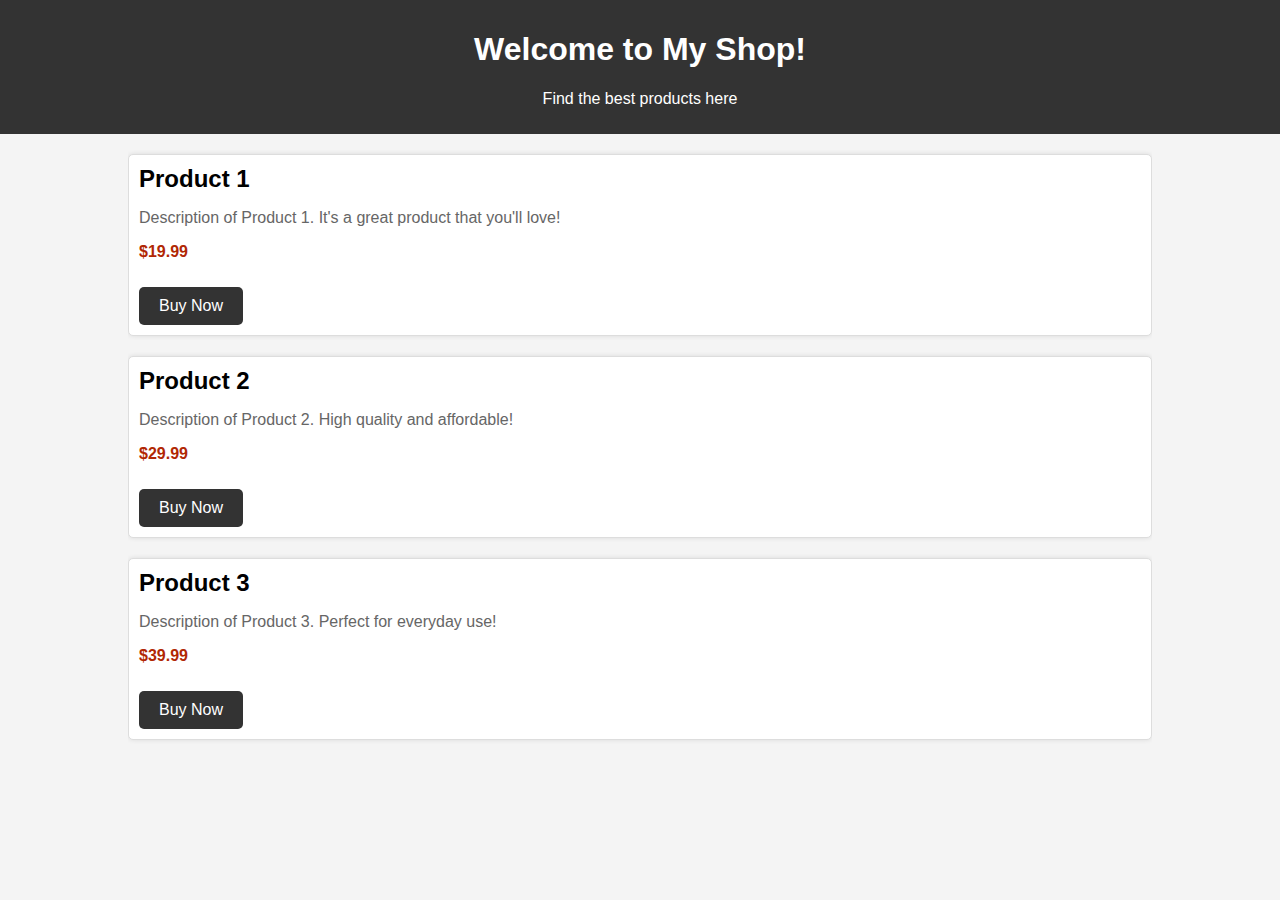
==== index.html @ 664d5dc4 "Update and rename home.html to index.html" ====
<!DOCTYPE html>
<html>
<head>
    <title>Shop - Welcome To My Website!</title>
    <style>
        body {
            font-family: Arial, sans-serif;
            margin: 0;
            padding: 0;
            background-color: #f4f4f4;
        }
        header {
            background: #333;
            color: #fff;
            padding: 10px 0;
            text-align: center;
        }
        .container {
            width: 80%;
            margin: auto;
            overflow: hidden;
        }
        .product {
            background: #fff;
            margin: 20px 0;
            padding: 10px;
            border: 1px solid #ddd;
            border-radius: 5px;
            box-shadow: 0 0 5px rgba(0,0,0,0.1);
        }
        .product h2 {
            margin: 0;
            font-size: 1.5em;
        }
        .product p {
            color: #666;
        }
        .product .price {
            color: #b12704;
            font-weight: bold;
        }
        .button {
            display: inline-block;
            padding: 10px 20px;
            margin-top: 10px;
            background: #333;
            color: #fff;
            text-decoration: none;
            border-radius: 5px;
            transition: background 0.3s ease;
        }
        .button:hover {
            background: #555;
        }
    </style>
</head>

<body>
    <header>
        <h1>Welcome to My Shop!</h1>
        <p>Find the best products here</p>
    </header>

    <div class="container">
        <div class="product">
            <h2>Product 1</h2>
            <p>Description of Product 1. It's a great product that you'll love!</p>
            <p class="price">$19.99</p>
            <a href="#" class="button">Buy Now</a>
        </div>

        <div class="product">
            <h2>Product 2</h2>
            <p>Description of Product 2. High quality and affordable!</p>
            <p class="price">$29.99</p>
            <a href="#" class="button">Buy Now</a>
        </div>

        <div class="product">
            <h2>Product 3</h2>
            <p>Description of Product 3. Perfect for everyday use!</p>
            <p class="price">$39.99</p>
            <a href="#" class="button">Buy Now</a>
        </div>
    </div>
</body>

</html>
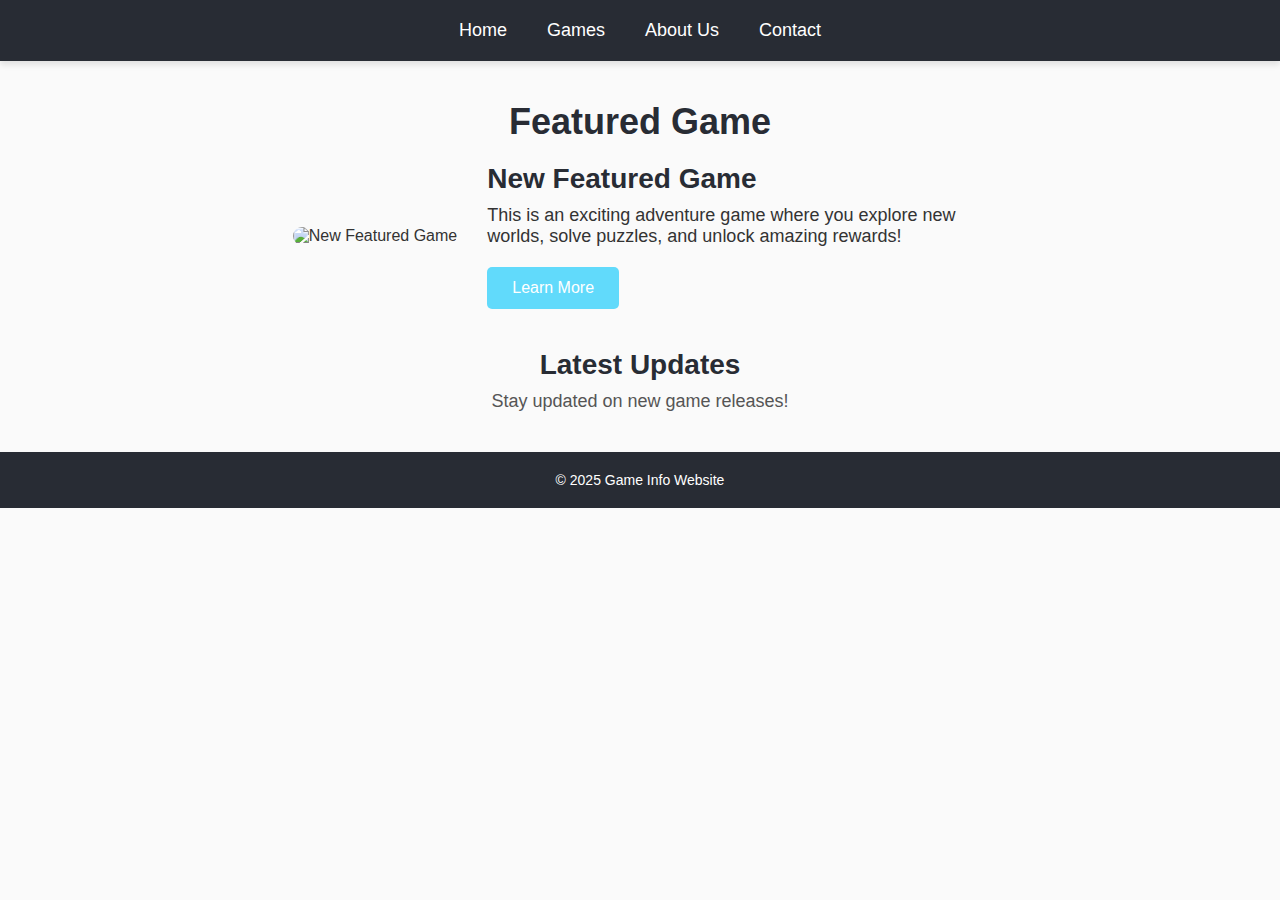
==== commit 1dee9eba: "hi" ====
--- a/index.html
+++ b/index.html
@@ -1,88 +1,48 @@
 <!DOCTYPE html>
-<html>
+<html lang="en">
 <head>
-    <title>Shop - Welcome To My Website!</title>
-    <style>
-        body {
-            font-family: Arial, sans-serif;
-            margin: 0;
-            padding: 0;
-            background-color: #f4f4f4;
-        }
-        header {
-            background: #333;
-            color: #fff;
-            padding: 10px 0;
-            text-align: center;
-        }
-        .container {
-            width: 80%;
-            margin: auto;
-            overflow: hidden;
-        }
-        .product {
-            background: #fff;
-            margin: 20px 0;
-            padding: 10px;
-            border: 1px solid #ddd;
-            border-radius: 5px;
-            box-shadow: 0 0 5px rgba(0,0,0,0.1);
-        }
-        .product h2 {
-            margin: 0;
-            font-size: 1.5em;
-        }
-        .product p {
-            color: #666;
-        }
-        .product .price {
-            color: #b12704;
-            font-weight: bold;
-        }
-        .button {
-            display: inline-block;
-            padding: 10px 20px;
-            margin-top: 10px;
-            background: #333;
-            color: #fff;
-            text-decoration: none;
-            border-radius: 5px;
-            transition: background 0.3s ease;
-        }
-        .button:hover {
-            background: #555;
-        }
-    </style>
+    <meta charset="UTF-8">
+    <meta name="viewport" content="width=device-width, initial-scale=1.0">
+    <title>Game Info Website</title>
+    <link rel="stylesheet" href="styles.css">
 </head>
+<body>
+<header>
+    <nav>
+        <ul>
+            <li><a href="index.html">Home</a></li>
+            <li><a href="games.html">Games</a></li>
+            <li><a href="about.html">About Us</a></li>
+            <li><a href="contact.html">Contact</a></li>
+        </ul>
+    </nav>
+</header>
 
-<body>
-    <header>
-        <h1>Welcome to My Shop!</h1>
-        <p>Find the best products here</p>
-    </header>
+<main>
+    <section class="featured">
+        <h1>Featured Game</h1>
+        <div class="game-feature">
+            <!-- Featured Game Image -->
+            <img src="new-game-image.jpg" alt="New Featured Game">
+            <div class="game-info">
+                <!-- Featured Game Title -->
+                <h2>New Featured Game</h2>
+                <!-- Featured Game Description -->
+                <p>This is an exciting adventure game where you explore new worlds, solve puzzles, and unlock amazing rewards!</p>
+                <!-- Link to Game Detail Page -->
+                <a href="new-game-detail.html" class="btn">Learn More</a>
+            </div>
+        </div>
+    </section>
 
-    <div class="container">
-        <div class="product">
-            <h2>Product 1</h2>
-            <p>Description of Product 1. It's a great product that you'll love!</p>
-            <p class="price">$19.99</p>
-            <a href="#" class="button">Buy Now</a>
-        </div>
+    <section class="latest-updates">
+        <h2>Latest Updates</h2>
+        <p>Stay updated on new game releases!</p>
+    </section>
+</main>
 
-        <div class="product">
-            <h2>Product 2</h2>
-            <p>Description of Product 2. High quality and affordable!</p>
-            <p class="price">$29.99</p>
-            <a href="#" class="button">Buy Now</a>
-        </div>
-
-        <div class="product">
-            <h2>Product 3</h2>
-            <p>Description of Product 3. Perfect for everyday use!</p>
-            <p class="price">$39.99</p>
-            <a href="#" class="button">Buy Now</a>
-        </div>
-    </div>
+<footer>
+    <p>&copy; 2025 Game Info Website</p>
+</footer>
 </body>
-
 </html>
--- a/styles.css
+++ b/styles.css
@@ -0,0 +1,136 @@
+/* Reset some default styles */
+* {
+    margin: 0;
+    padding: 0;
+    box-sizing: border-box;
+}
+
+/* Body */
+body {
+    font-family: 'Arial', sans-serif;
+    background-color: #fafafa;
+    color: #333;
+}
+
+/* Header */
+header {
+    background-color: #282c34;
+    padding: 20px 0;
+    box-shadow: 0 4px 6px rgba(0, 0, 0, 0.1);
+}
+
+nav ul {
+    display: flex;
+    justify-content: center;
+    list-style-type: none;
+}
+
+nav ul li {
+    margin: 0 20px;
+}
+
+nav ul li a {
+    color: #fff;
+    font-size: 18px;
+    text-decoration: none;
+    transition: color 0.3s ease;
+}
+
+nav ul li a:hover {
+    color: #61dafb;
+}
+
+/* Main content */
+main {
+    padding: 40px 10%;
+}
+
+/* Featured Section */
+.featured {
+    text-align: center;
+    margin-bottom: 40px;
+}
+
+.featured h1 {
+    font-size: 36px;
+    margin-bottom: 20px;
+    color: #282c34;
+}
+
+.game-feature {
+    display: flex;
+    justify-content: center;
+    align-items: center;
+    gap: 30px;
+    flex-wrap: wrap;
+}
+
+.game-feature img {
+    max-width: 400px;
+    border-radius: 10px;
+    transition: transform 0.3s ease;
+}
+
+.game-feature img:hover {
+    transform: scale(1.05);
+}
+
+.game-info {
+    max-width: 500px;
+    text-align: left;
+}
+
+.game-info h2 {
+    font-size: 28px;
+    margin-bottom: 10px;
+    color: #282c34;
+}
+
+.game-info p {
+    font-size: 18px;
+    margin-bottom: 20px;
+}
+
+.btn {
+    display: inline-block;
+    background-color: #61dafb;
+    color: #fff;
+    padding: 12px 25px;
+    font-size: 16px;
+    text-decoration: none;
+    border-radius: 5px;
+    transition: background-color 0.3s ease;
+}
+
+.btn:hover {
+    background-color: #21a1d5;
+}
+
+/* Latest Updates Section */
+.latest-updates {
+    text-align: center;
+    margin-top: 40px;
+}
+
+.latest-updates h2 {
+    font-size: 28px;
+    color: #282c34;
+    margin-bottom: 10px;
+}
+
+.latest-updates p {
+    font-size: 18px;
+    color: #555;
+}
+
+/* Footer */
+footer {
+    background-color: #282c34;
+    color: #fff;
+    text-align: center;
+    padding: 20px;
+}
+
+footer p {
+    font-size: 14px;
+}
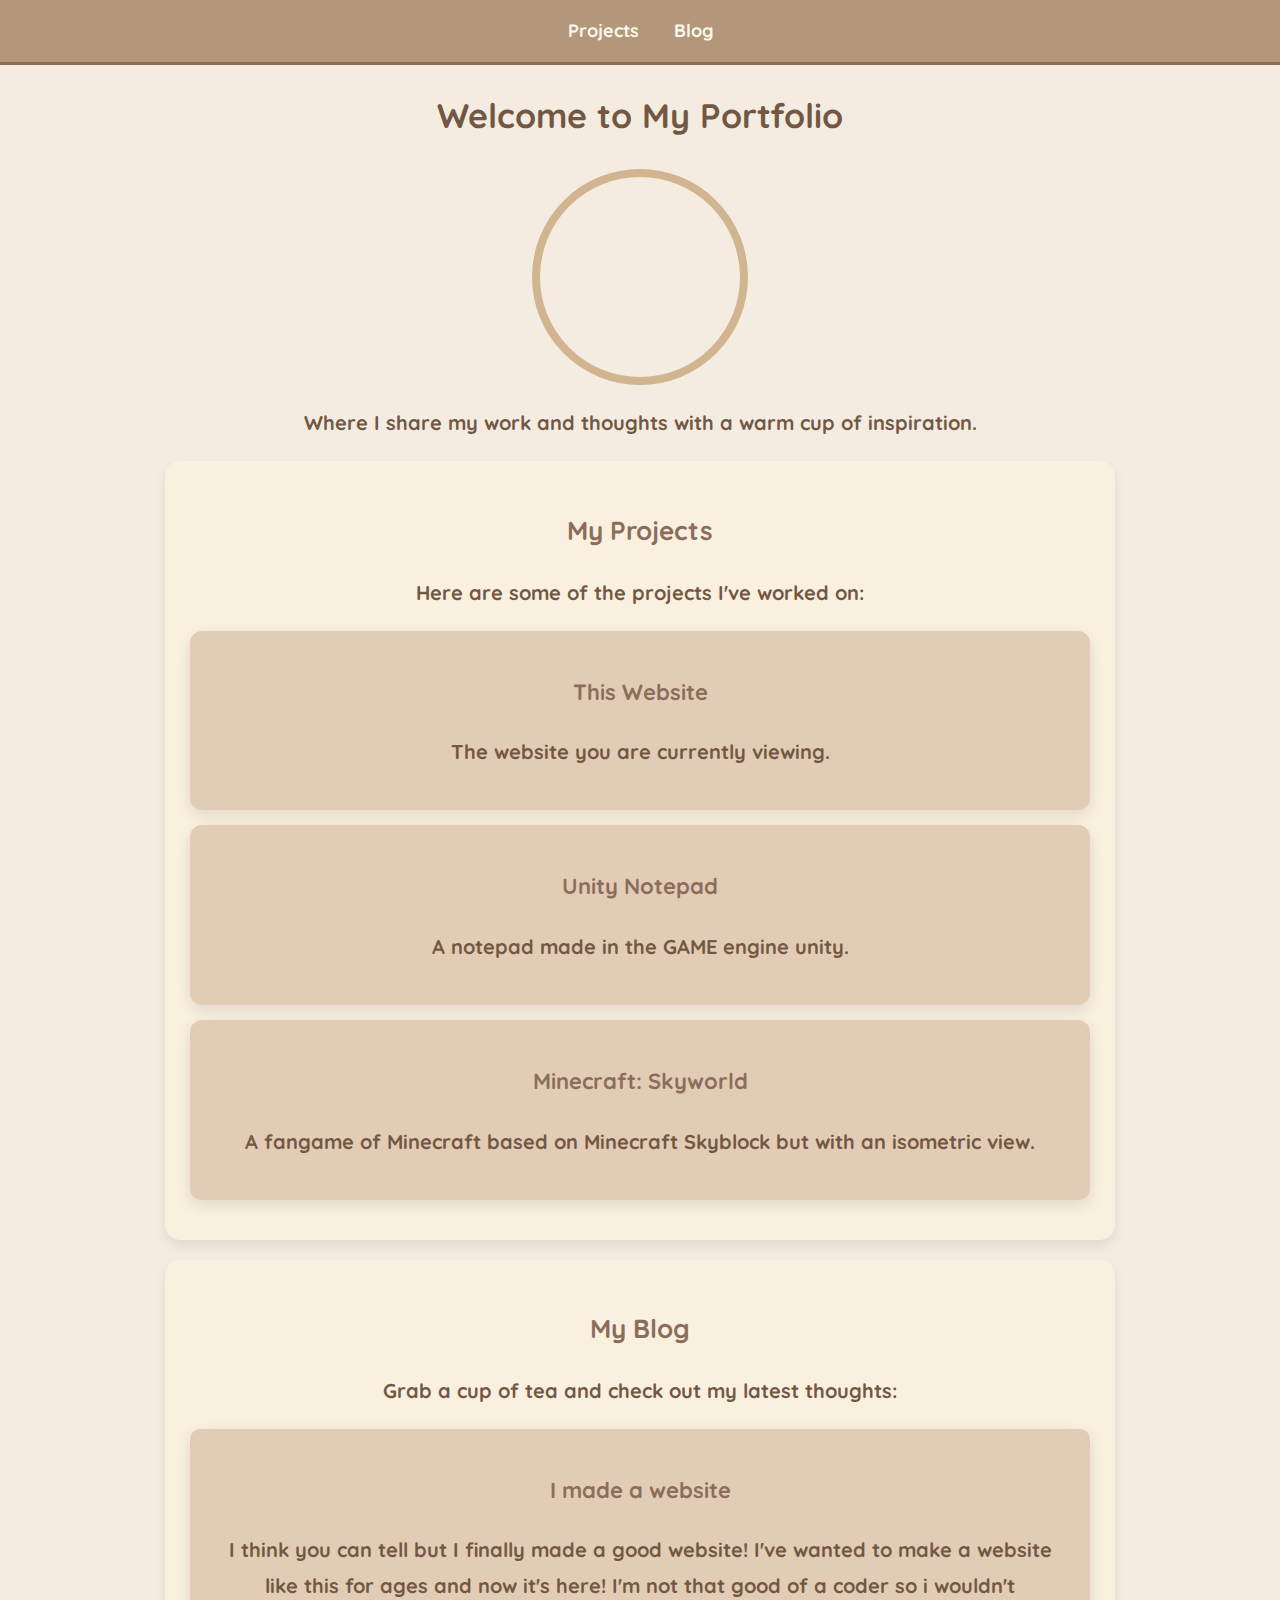
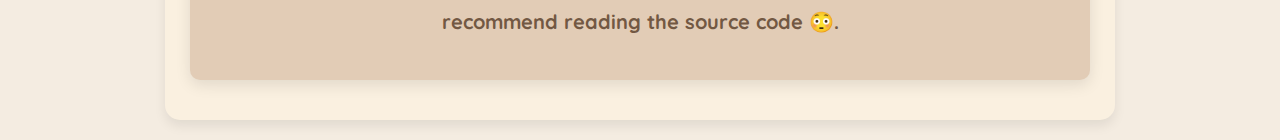
==== commit a9864d9e: "ys" ====
--- a/index.html
+++ b/index.html
@@ -3,46 +3,65 @@
 <head>
     <meta charset="UTF-8">
     <meta name="viewport" content="width=device-width, initial-scale=1.0">
-    <title>Game Info Website</title>
-    <link rel="stylesheet" href="styles.css">
+    <meta name="description" content="Ty's Website">
+    <meta name="keywords" content="HTML, CSS, JavaScript">
+    <meta name="author" content="Ty">
+    <title>Ty's Portfolio</title>
+    <link rel="stylesheet" href="styles.css"> <!-- Link to an external CSS file -->
+    <link rel="icon" href="favicon.ico" type="image/x-icon"> <!-- Favicon for the browser tab -->
 </head>
 <body>
-<header>
-    <nav>
-        <ul>
-            <li><a href="index.html">Home</a></li>
-            <li><a href="games.html">Games</a></li>
-            <li><a href="about.html">About Us</a></li>
-            <li><a href="contact.html">Contact</a></li>
-        </ul>
-    </nav>
-</header>
+<!-- Top Bar -->
+<div class="top-bar">
+    <ul>
+        <li><a href="#projects">Projects</a></li>
+        <li><a href="#blog">Blog</a></li>
+    </ul>
+</div>
 
-<main>
-    <section class="featured">
-        <h1>Featured Game</h1>
-        <div class="game-feature">
-            <!-- Featured Game Image -->
-            <img src="new-game-image.jpg" alt="New Featured Game">
-            <div class="game-info">
-                <!-- Featured Game Title -->
-                <h2>New Featured Game</h2>
-                <!-- Featured Game Description -->
-                <p>This is an exciting adventure game where you explore new worlds, solve puzzles, and unlock amazing rewards!</p>
-                <!-- Link to Game Detail Page -->
-                <a href="new-game-detail.html" class="btn">Learn More</a>
-            </div>
-        </div>
-    </section>
+<!-- Main Content -->
+<h1>Welcome to My Portfolio</h1>
+<div class="pfp"></div>
+<p>Where I share my work and thoughts with a warm cup of inspiration.</p>
 
-    <section class="latest-updates">
-        <h2>Latest Updates</h2>
-        <p>Stay updated on new game releases!</p>
-    </section>
-</main>
+<!-- Projects Section -->
+<section id="projects" class="projects">
+    <h2>My Projects</h2>
+    <p>Here are some of the projects I've worked on:</p>
+    <div class="project-card">
+        <h3>This Website</h3>
+        <p>The website you are currently viewing.</p>
+    </div>
+    <div class="project-card">
+        <h3>Unity Notepad</h3>
+        <p>A notepad made in the GAME engine unity.</p>
+    </div>
+    <div class="project-card">
+        <h3>Minecraft: Skyworld</h3>
+        <p>A fangame of Minecraft based on Minecraft Skyblock but with an isometric view.</p>
+    </div>
+</section>
 
-<footer>
-    <p>&copy; 2025 Game Info Website</p>
-</footer>
+<!-- Blog Section -->
+<section id="blog" class="blog">
+    <h2>My Blog</h2>
+    <p>Grab a cup of tea and check out my latest thoughts:</p>
+    <div class="post">
+        <h3>I made a website</h3>
+        <p class="post-content">I think you can tell but I finally made a good website! I've wanted to make a website like this for ages and now it's here! I'm not that good of a coder so i wouldn't recommend  reading the source code 😳.</p>
+    </div>
+
+    <!--
+    <div class="post">
+        <h3>Placeholder</h3>
+        <p class="post-content">Placeholder.</p>
+    </div>
+    <div class="post">
+        <h3>Placeholder</h3>
+        <p class="post-content">Placeholder.</p>
+    </div>
+
+    -->
+</section>
 </body>
 </html>
--- a/styles.css
+++ b/styles.css
@@ -1,136 +1,160 @@
-/* Reset some default styles */
-* {
+@font-face {
+    font-family: 'CustomFont'; /* Name for the font */
+    src: url('fonts/font.ttf') format('truetype'); /* Path to the font file */
+    font-weight: bolder; /* Specify weight (optional) */
+    font-style: italic; /* Specify style (optional) */
+}
+html, body {
+    font-family: 'CustomFont', sans-serif;
+    background-color: #f4ece1; /* Soft cream background */
     margin: 0;
     padding: 0;
-    box-sizing: border-box;
+    font-size: 18px;
+    line-height: 1.8;
 }
 
-/* Body */
-body {
-    font-family: 'Arial', sans-serif;
-    background-color: #fafafa;
-    color: #333;
+h1 {
+    text-align: center;
+    color: #725843; /* Warm coffee tone for titles */
+    font-size: 34px;
+    margin-top: 20px;
 }
 
-/* Header */
-header {
-    background-color: #282c34;
-    padding: 20px 0;
-    box-shadow: 0 4px 6px rgba(0, 0, 0, 0.1);
+p {
+    text-align: center;
+    font-weight: bold;
+    color: #725843;
+    font-size: 20px;
+    margin-top: 10px;
 }
 
-nav ul {
-    display: flex;
-    justify-content: center;
-    list-style-type: none;
-}
-
-nav ul li {
-    margin: 0 20px;
-}
-
-nav ul li a {
-    color: #fff;
-    font-size: 18px;
-    text-decoration: none;
-    transition: color 0.3s ease;
-}
-
-nav ul li a:hover {
-    color: #61dafb;
-}
-
-/* Main content */
-main {
-    padding: 40px 10%;
-}
-
-/* Featured Section */
-.featured {
-    text-align: center;
-    margin-bottom: 40px;
-}
-
-.featured h1 {
-    font-size: 36px;
-    margin-bottom: 20px;
-    color: #282c34;
-}
-
-.game-feature {
-    display: flex;
-    justify-content: center;
-    align-items: center;
-    gap: 30px;
-    flex-wrap: wrap;
-}
-
-.game-feature img {
-    max-width: 400px;
-    border-radius: 10px;
+.pfp {
+    width: 200px;
+    height: 200px;
+    background-size: cover;
+    background-repeat: no-repeat;
+    background-position: center;
+    background-image: url('https://yt3.ggpht.com/SVCbPu2IUPiwRkLUHdNBCcADa28vvj-ehA41eTminx0d-ycQYF4fley9cU6oJBSE3Va8Z1yjVSw=s108-c-k-c0x00ffffff-no-rj');
+    margin: 20px auto; /* Add some top margin */
+    display: block;
+    border-radius: 50%;
+    border: 8px solid #d1b591; /* Softer beige border */
     transition: transform 0.3s ease;
 }
 
-.game-feature img:hover {
-    transform: scale(1.05);
+/* Hover effect for the pfp */
+.pfp:hover {
+    transform: scale(1.08); /* Slightly larger hover effect */
 }
 
-.game-info {
-    max-width: 500px;
-    text-align: left;
+/* Top Bar Styles */
+.top-bar {
+    background-color: #b2977b; /* Warm beige-brown */
+    padding: 15px;
+    text-align: center;
+    border-bottom: 3px solid #8c6d5b;
 }
 
-.game-info h2 {
-    font-size: 28px;
-    margin-bottom: 10px;
-    color: #282c34;
+.top-bar ul {
+    list-style-type: none;
+    margin: 0;
+    padding: 0;
 }
 
-.game-info p {
+.top-bar li {
+    display: inline;
+    margin: 0 15px;
+}
+
+.top-bar a {
+    color: #fef7ed; /* Soft off-white */
+    text-decoration: none;
     font-size: 18px;
+    font-weight: bold;
+    transition: transform 0.3s ease, color 0.3s ease;
+}
+
+.top-bar a:hover {
+    color: #f7d7bf; /* Light peach on hover */
+}
+
+/* Projects and Blog Sections */
+.projects, .blog {
+    padding: 25px;
+    margin: 20px auto;
+    background-color: #faf0e0; /* Very light beige */
+    border-radius: 15px;
+    width: 90%;
+    max-width: 900px;
+    box-shadow: 0 6px 12px rgba(0, 0, 0, 0.08); /* Softer shadow */
+}
+
+.projects h2, .blog h2 {
+    text-align: center;
+    color: #8c6d5b;
+    font-size: 26px;
     margin-bottom: 20px;
 }
 
-.btn {
-    display: inline-block;
-    background-color: #61dafb;
-    color: #fff;
-    padding: 12px 25px;
-    font-size: 16px;
-    text-decoration: none;
-    border-radius: 5px;
-    transition: background-color 0.3s ease;
+.projects li, .blog li {
+    margin: 15px 0;
+    text-align: center;
 }
 
-.btn:hover {
-    background-color: #21a1d5;
+.projects li a, .blog li a {
+    color: #a38266; /* Warm taupe */
+    text-decoration: none;
+    font-size: 18px;
+    font-weight: bold;
 }
 
-/* Latest Updates Section */
-.latest-updates {
-    text-align: center;
-    margin-top: 40px;
+.projects li a:hover, .blog li a:hover {
+    text-decoration: underline;
 }
 
-.latest-updates h2 {
-    font-size: 28px;
-    color: #282c34;
-    margin-bottom: 10px;
+/* Project Cards */
+.project-card {
+    background-color: #e2ccb6; /* Light beige */
+    padding: 20px;
+    margin: 15px 0;
+    border-radius: 12px;
+    box-shadow: 0 5px 15px rgba(0, 0, 0, 0.1); /* Diffused shadow */
+    transition: all 0.3s ease;
 }
 
-.latest-updates p {
-    font-size: 18px;
-    color: #555;
+.project-card:hover {
+    background-color: #f7dec8; /* Slightly lighter beige */
+    transform: scale(1.03); /* Subtle zoom */
 }
 
-/* Footer */
-footer {
-    background-color: #282c34;
-    color: #fff;
-    text-align: center;
+/* Blog Posts */
+.blog .post {
+    background-color: #e2ccb6; /* Match project cards */
     padding: 20px;
+    margin: 15px 0;
+    border-radius: 10px;
+    box-shadow: 0 5px 15px rgba(0, 0, 0, 0.1);
+    transition: all 0.3s ease;
 }
 
-footer p {
-    font-size: 14px;
+.blog .post:hover {
+    background-color: #f7dec8; /* Hover effect */
+    transform: scale(1.03);
 }
+
+.blog .post a {
+    color: #a38266;
+    text-decoration: none;
+    font-weight: bold;
+    font-size: 16px;
+}
+
+.blog .post a:hover {
+    text-decoration: underline;
+}
+
+h3 {
+    text-align: center;
+    color: #8c6d5b;
+    font-size: 22px;
+}
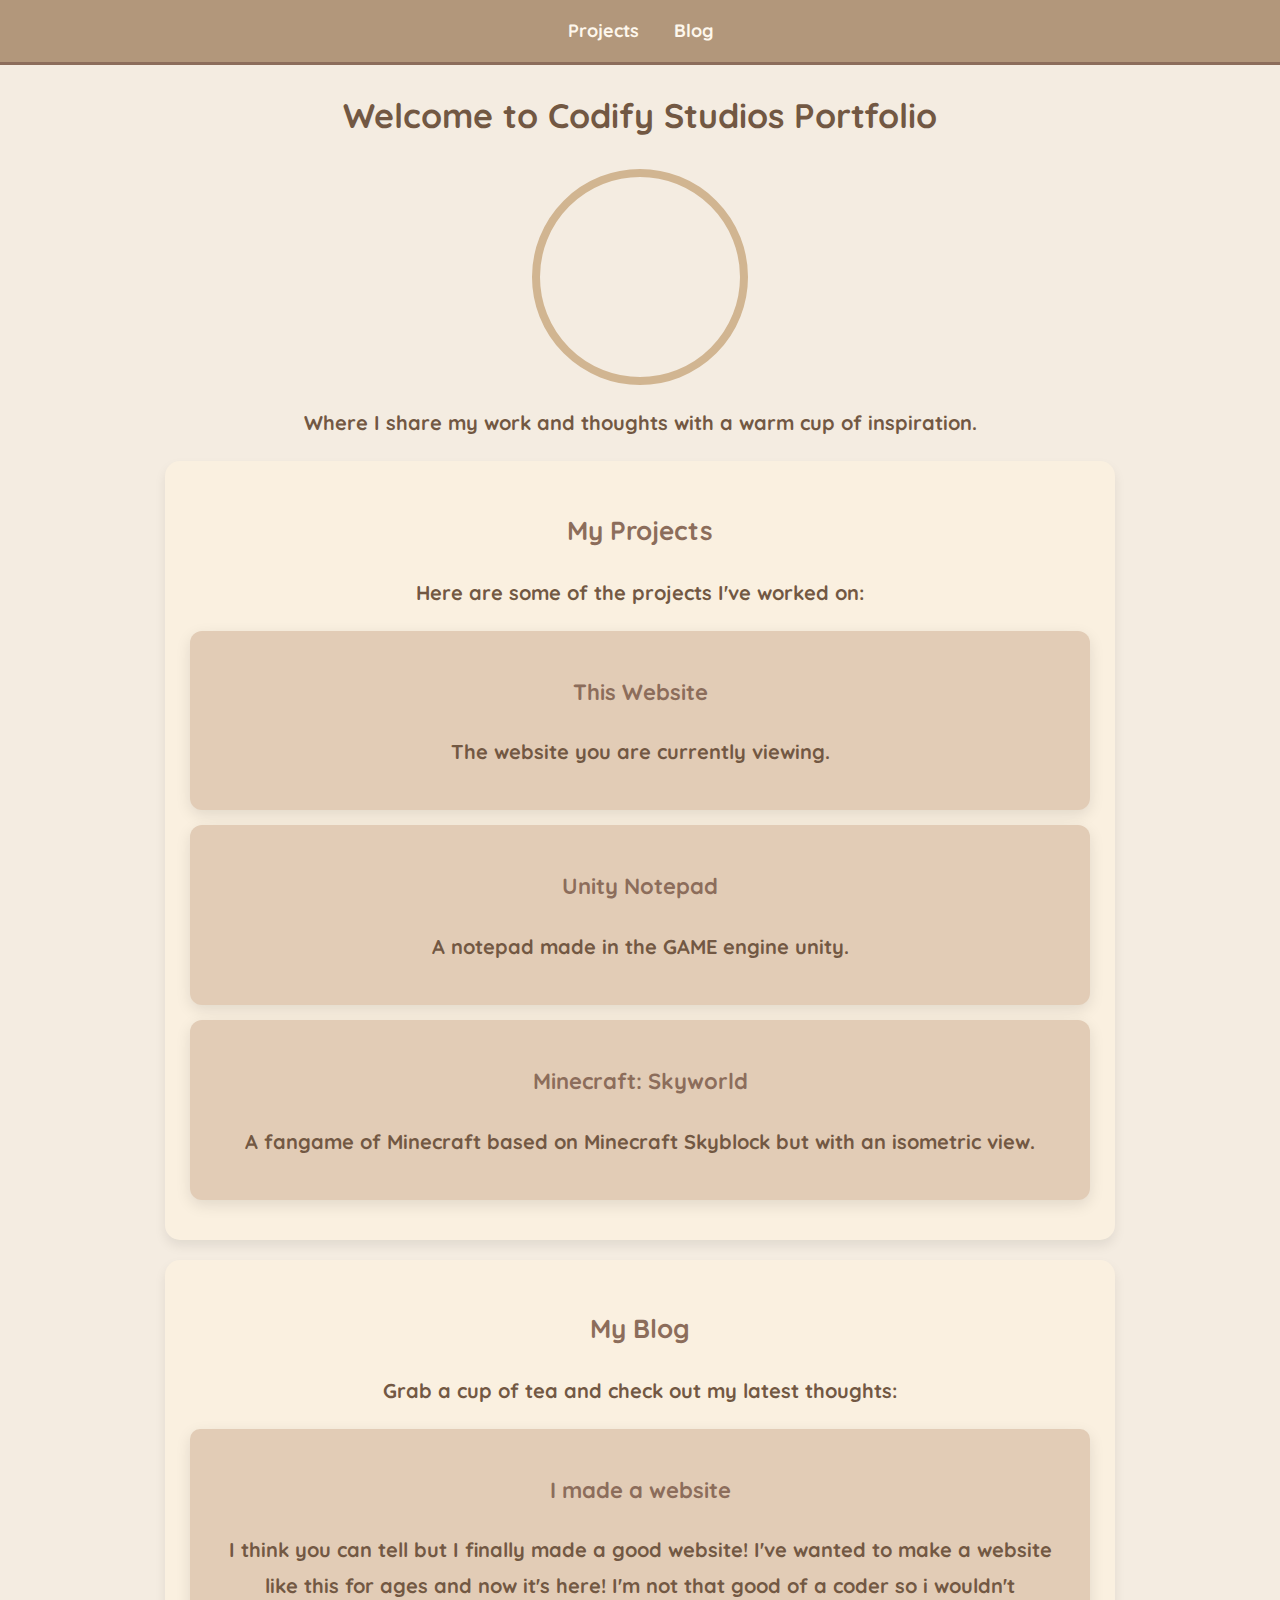
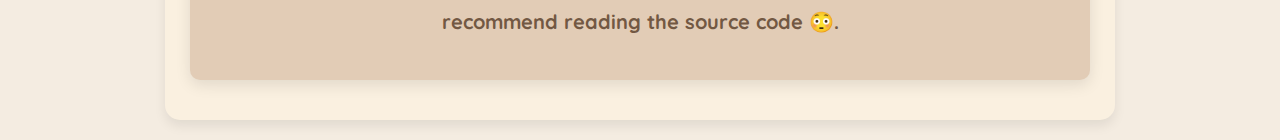
==== commit c68959d9: "ys" ====
--- a/index.html
+++ b/index.html
@@ -3,10 +3,10 @@
 <head>
     <meta charset="UTF-8">
     <meta name="viewport" content="width=device-width, initial-scale=1.0">
-    <meta name="description" content="Ty's Website">
+    <meta name="description" content="Boxzy's Website">
     <meta name="keywords" content="HTML, CSS, JavaScript">
     <meta name="author" content="Ty">
-    <title>Ty's Portfolio</title>
+    <title>Boxzy's Portfolio</title>
     <link rel="stylesheet" href="styles.css"> <!-- Link to an external CSS file -->
     <link rel="icon" href="favicon.ico" type="image/x-icon"> <!-- Favicon for the browser tab -->
 </head>
@@ -20,7 +20,7 @@
 </div>
 
 <!-- Main Content -->
-<h1>Welcome to My Portfolio</h1>
+<h1>Welcome to Codify Studios Portfolio</h1>
 <div class="pfp"></div>
 <p>Where I share my work and thoughts with a warm cup of inspiration.</p>
 
--- a/styles.css
+++ b/styles.css
@@ -34,7 +34,7 @@
     background-size: cover;
     background-repeat: no-repeat;
     background-position: center;
-    background-image: url('https://yt3.ggpht.com/SVCbPu2IUPiwRkLUHdNBCcADa28vvj-ehA41eTminx0d-ycQYF4fley9cU6oJBSE3Va8Z1yjVSw=s108-c-k-c0x00ffffff-no-rj');
+    background-image: url('https://cdn.discordapp.com/avatars/525638851658514436/69af9b242ca77f3cbbe90a7fcfc2fc2f.webp?size=128');
     margin: 20px auto; /* Add some top margin */
     display: block;
     border-radius: 50%;
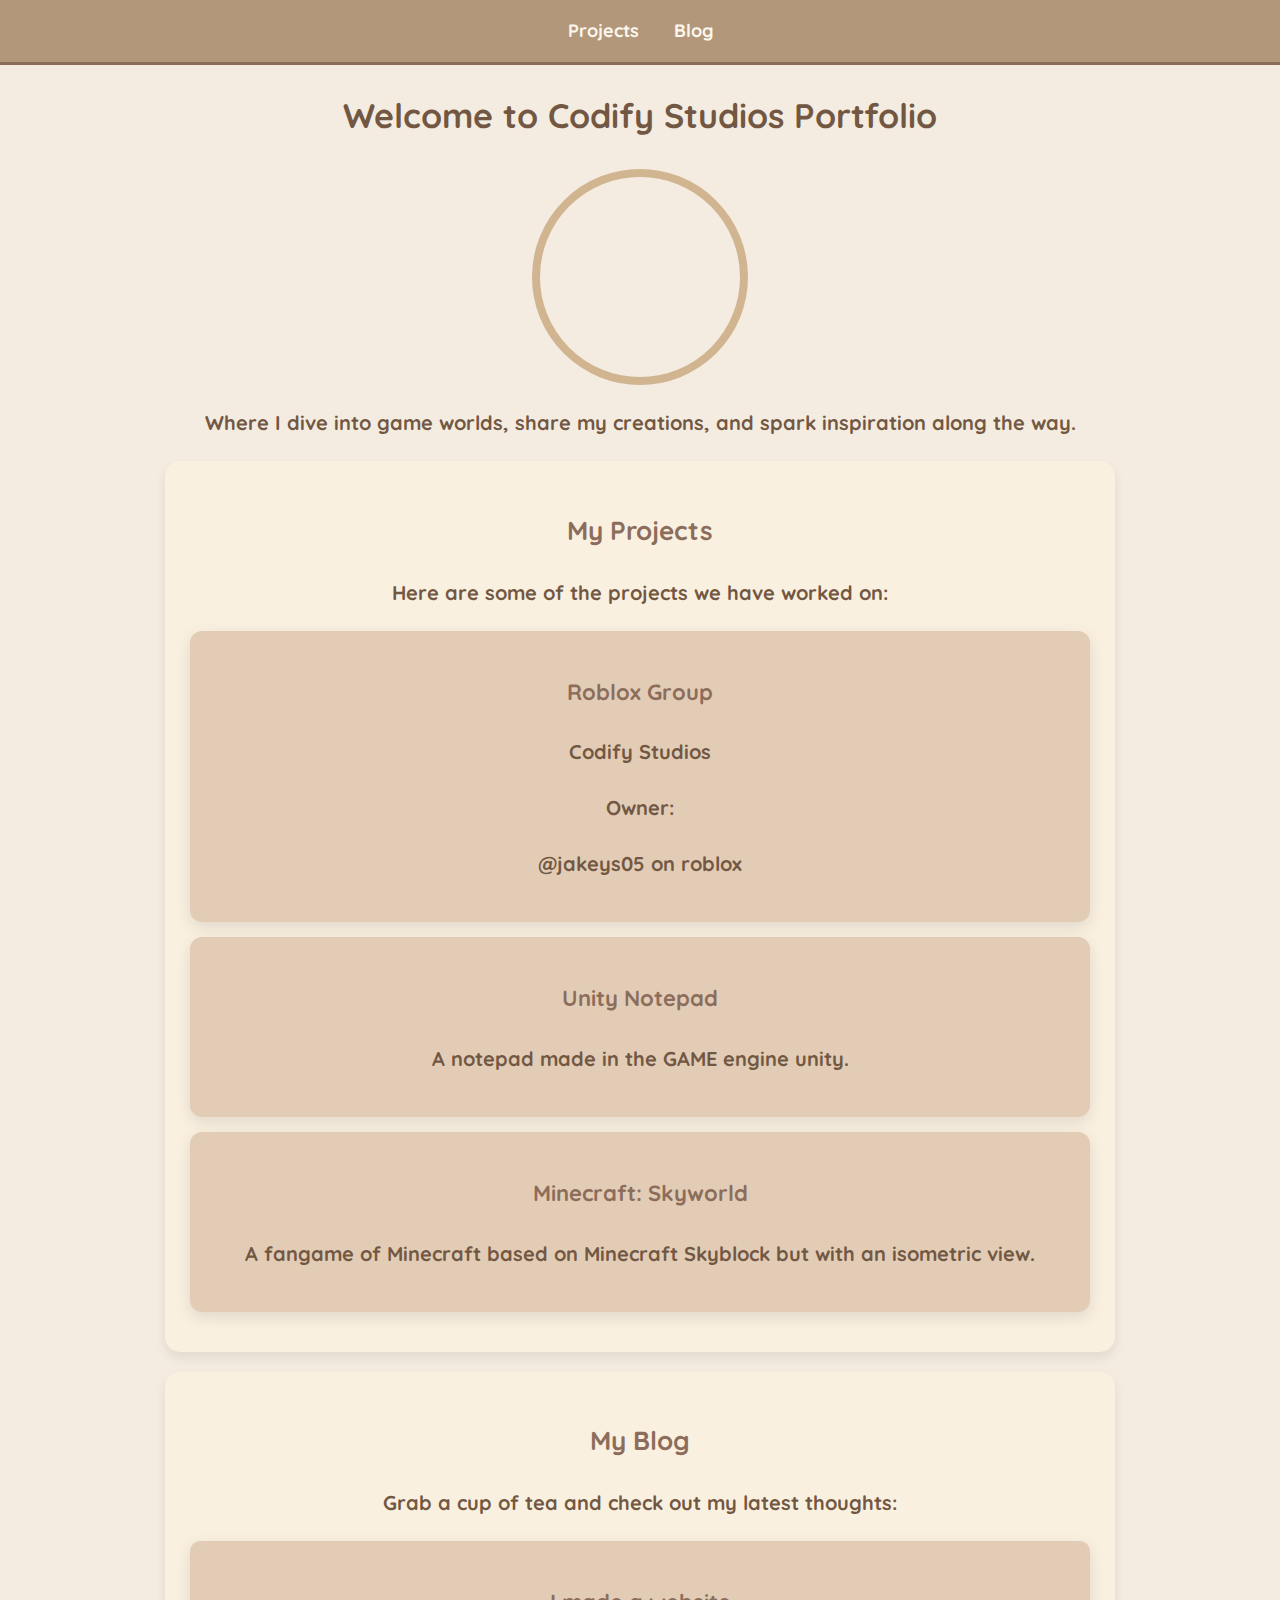
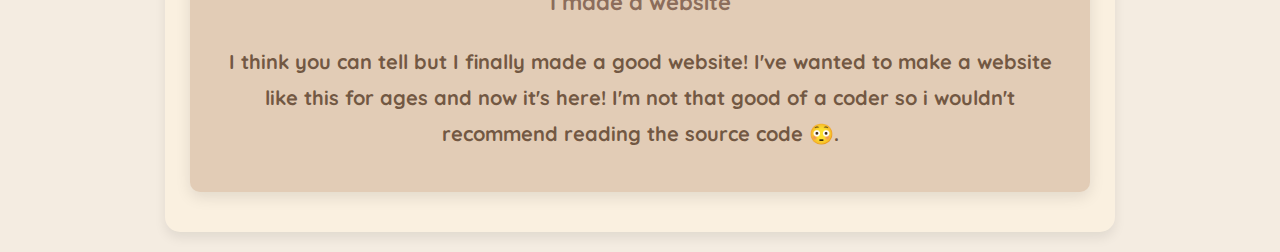
==== commit 2dc812b0: "ys" ====
--- a/index.html
+++ b/index.html
@@ -6,7 +6,7 @@
     <meta name="description" content="Boxzy's Website">
     <meta name="keywords" content="HTML, CSS, JavaScript">
     <meta name="author" content="Ty">
-    <title>Boxzy's Portfolio</title>
+    <title>Codify Studios</title>
     <link rel="stylesheet" href="styles.css"> <!-- Link to an external CSS file -->
     <link rel="icon" href="favicon.ico" type="image/x-icon"> <!-- Favicon for the browser tab -->
 </head>
@@ -22,15 +22,17 @@
 <!-- Main Content -->
 <h1>Welcome to Codify Studios Portfolio</h1>
 <div class="pfp"></div>
-<p>Where I share my work and thoughts with a warm cup of inspiration.</p>
+<p>Where I dive into game worlds, share my creations, and spark inspiration along the way.</p>
 
 <!-- Projects Section -->
 <section id="projects" class="projects">
     <h2>My Projects</h2>
-    <p>Here are some of the projects I've worked on:</p>
+    <p>Here are some of the projects we have worked on:</p>
     <div class="project-card">
-        <h3>This Website</h3>
-        <p>The website you are currently viewing.</p>
+        <h3>Roblox Group</h3>
+        <p>Codify Studios</p>
+        <p>Owner:</p>
+        <p>@jakeys05 on roblox</p>
     </div>
     <div class="project-card">
         <h3>Unity Notepad</h3>
